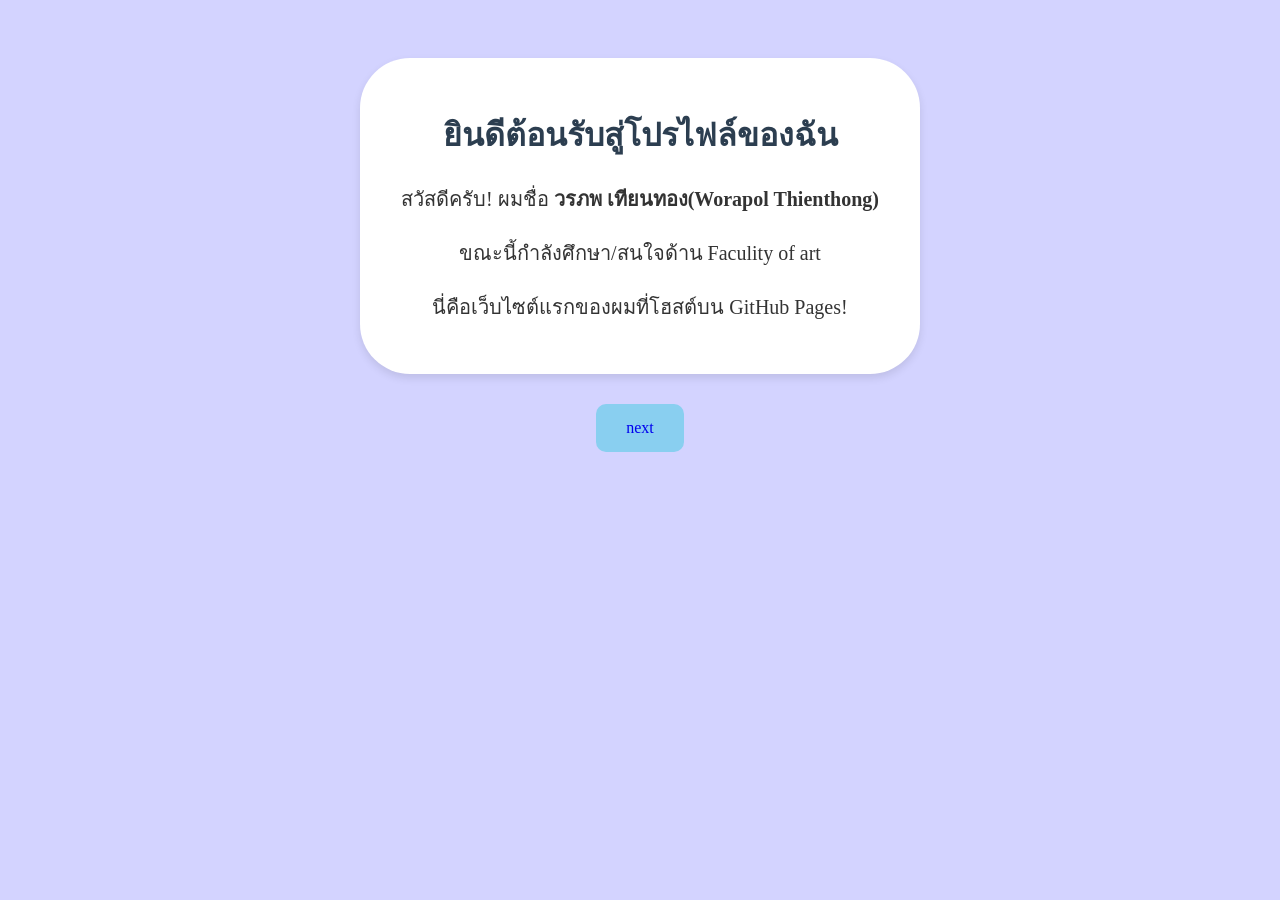
==== index.html @ d4dfcb5d "Update index.html" ====
<!DOCTYPE html>
<html lang="th">
<head>
<meta charset="UTF-8">
<title>หน้าแนะนำตัวของฉัน</title>
<style>
  
.btn { display: inline-block; background: #89cff0; color: babyblue; padding: 15px
30px; text-decoration: none; border-radius: 10px; margin-top: 30px; }
  
body {
background-color: #d3d3ff; color: #333;
text-align: center; padding: 50px;

}
.card {
background: white; border-radius: 50px;
box-shadow: 0 4px 8px rgba(0,0,0,0.1);
max-width: 500px; margin: 0 auto; padding: 30px;

}
h1 { color: #2c3e50; }
p { font-size: 20px; line-height: 1.7; }
</style>
</head>
<body>
<div class="card">
<h1>ยินดีต้อนรับสู่โปรไฟล์ของฉัน </h1>
<p>สวัสดีครับ! ผมชื่อ <strong>วรภพ เทียนทอง(Worapol Thienthong)</strong></p>
<p>ขณะนี้กำลังศึกษา/สนใจด้าน Faculity of art</p>
<p>นี่คือเว็บไซต์แรกของผมที่โฮสต์บน GitHub Pages!</p>
</div>
  <a href="protfolio.html" class="btn"> next</a>
</body>
</html>
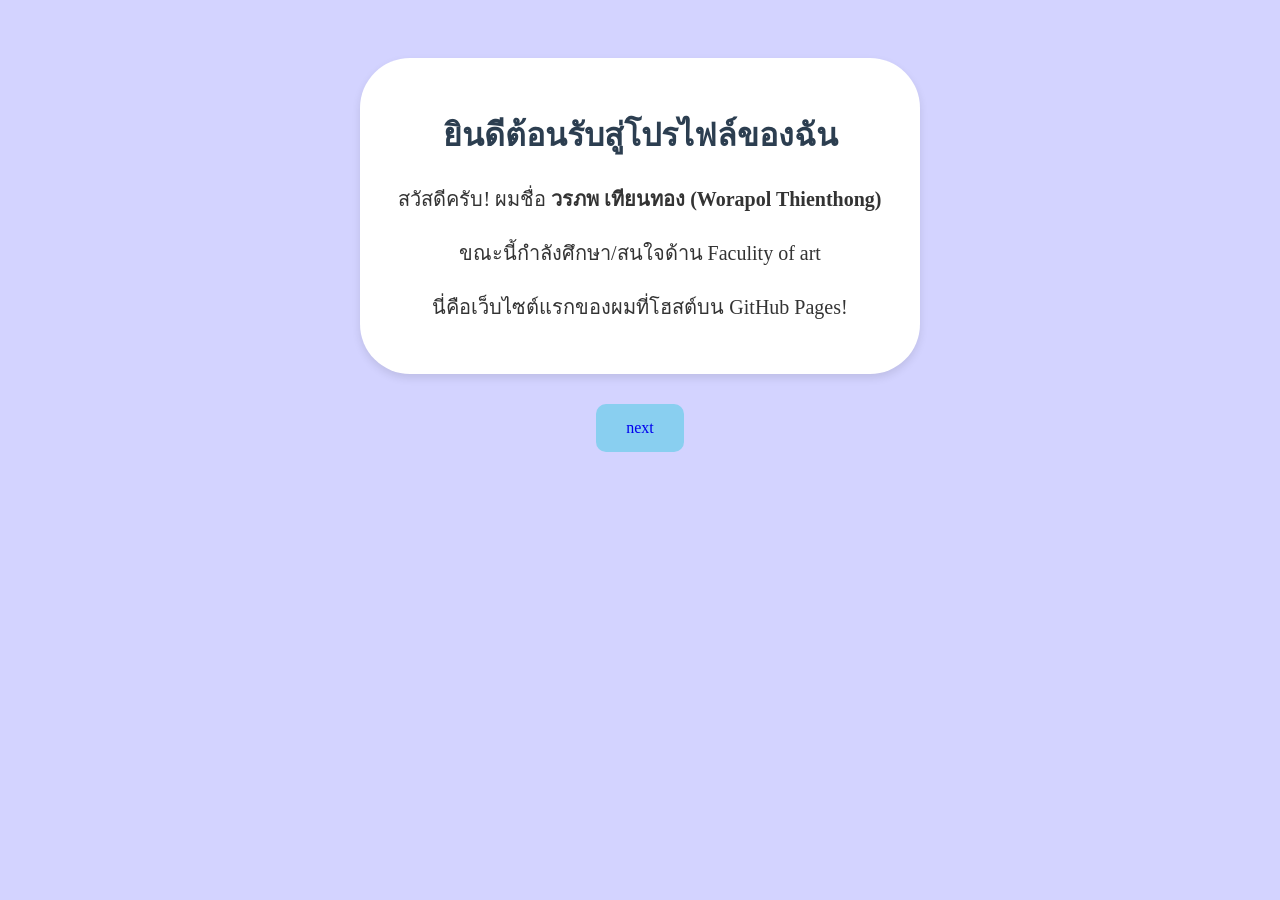
==== commit a3fe7444: "Update index.html" ====
--- a/index.html
+++ b/index.html
@@ -26,7 +26,7 @@
 <body>
 <div class="card">
 <h1>ยินดีต้อนรับสู่โปรไฟล์ของฉัน </h1>
-<p>สวัสดีครับ! ผมชื่อ <strong>วรภพ เทียนทอง(Worapol Thienthong)</strong></p>
+<p>สวัสดีครับ! ผมชื่อ <strong>วรภพ เทียนทอง (Worapol Thienthong)</strong></p>
 <p>ขณะนี้กำลังศึกษา/สนใจด้าน Faculity of art</p>
 <p>นี่คือเว็บไซต์แรกของผมที่โฮสต์บน GitHub Pages!</p>
 </div>
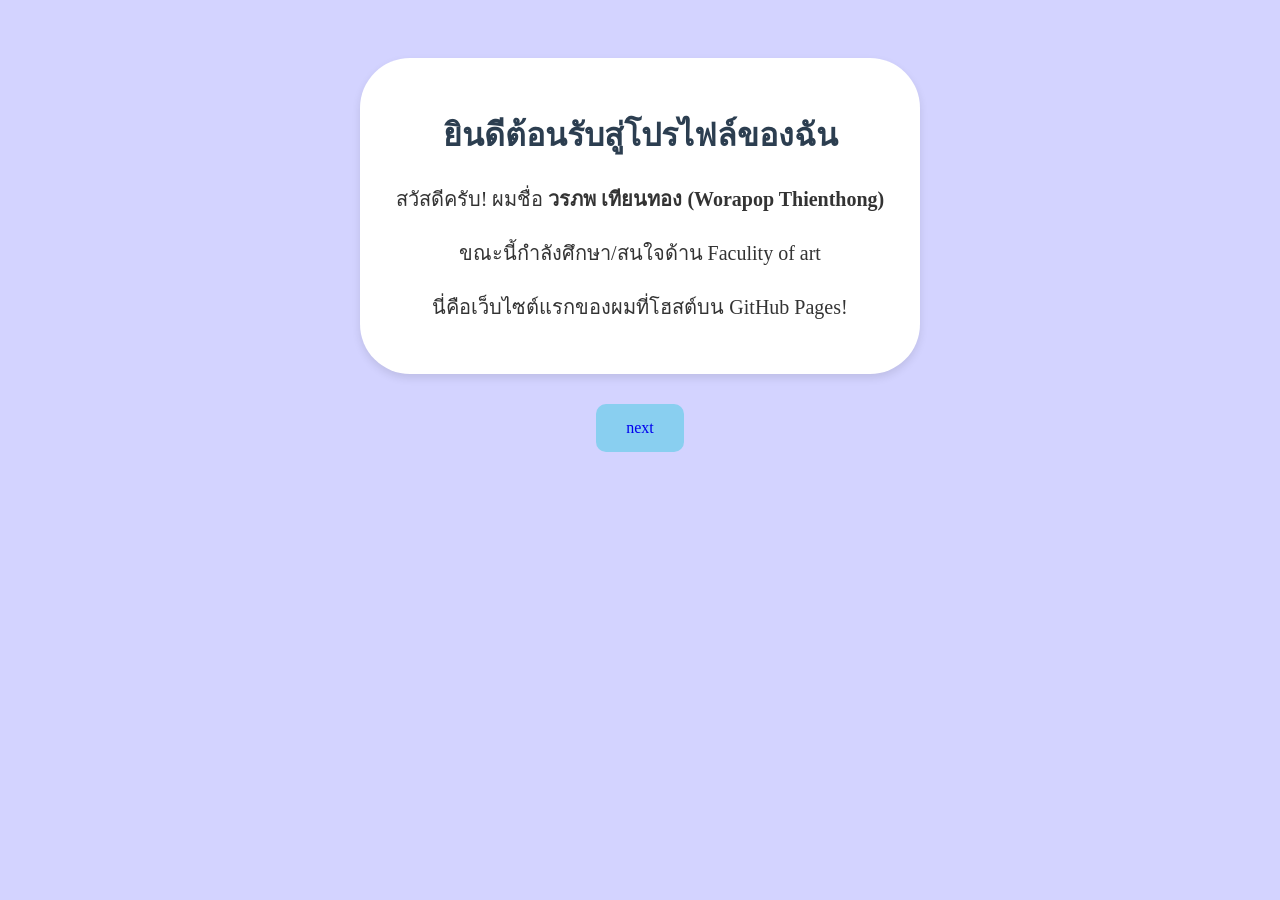
==== commit f6b3d4de: "Update index.html" ====
--- a/index.html
+++ b/index.html
@@ -26,7 +26,7 @@
 <body>
 <div class="card">
 <h1>ยินดีต้อนรับสู่โปรไฟล์ของฉัน </h1>
-<p>สวัสดีครับ! ผมชื่อ <strong>วรภพ เทียนทอง (Worapol Thienthong)</strong></p>
+<p>สวัสดีครับ! ผมชื่อ <strong>วรภพ เทียนทอง (Worapop Thienthong)</strong></p>
 <p>ขณะนี้กำลังศึกษา/สนใจด้าน Faculity of art</p>
 <p>นี่คือเว็บไซต์แรกของผมที่โฮสต์บน GitHub Pages!</p>
 </div>
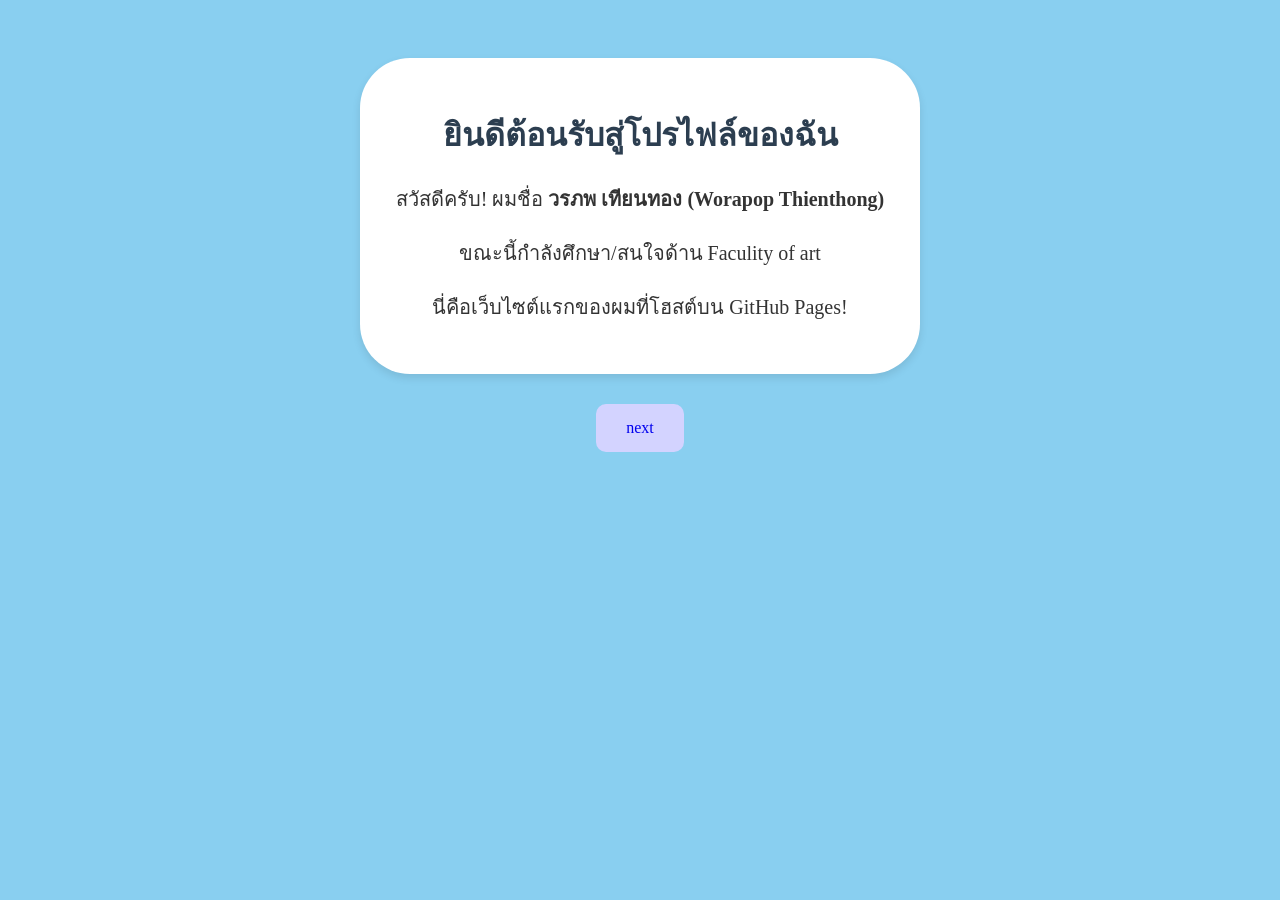
==== commit 4b4030bb: "Update index.html" ====
--- a/index.html
+++ b/index.html
@@ -5,11 +5,11 @@
 <title>หน้าแนะนำตัวของฉัน</title>
 <style>
   
-.btn { display: inline-block; background: #89cff0; color: babyblue; padding: 15px
+.btn { display: inline-block; background: #d3d3ff; color: babyblue; padding: 15px
 30px; text-decoration: none; border-radius: 10px; margin-top: 30px; }
   
 body {
-background-color: #d3d3ff; color: #333;
+background-color: #89cff0; color: #333;
 text-align: center; padding: 50px;
 
 }
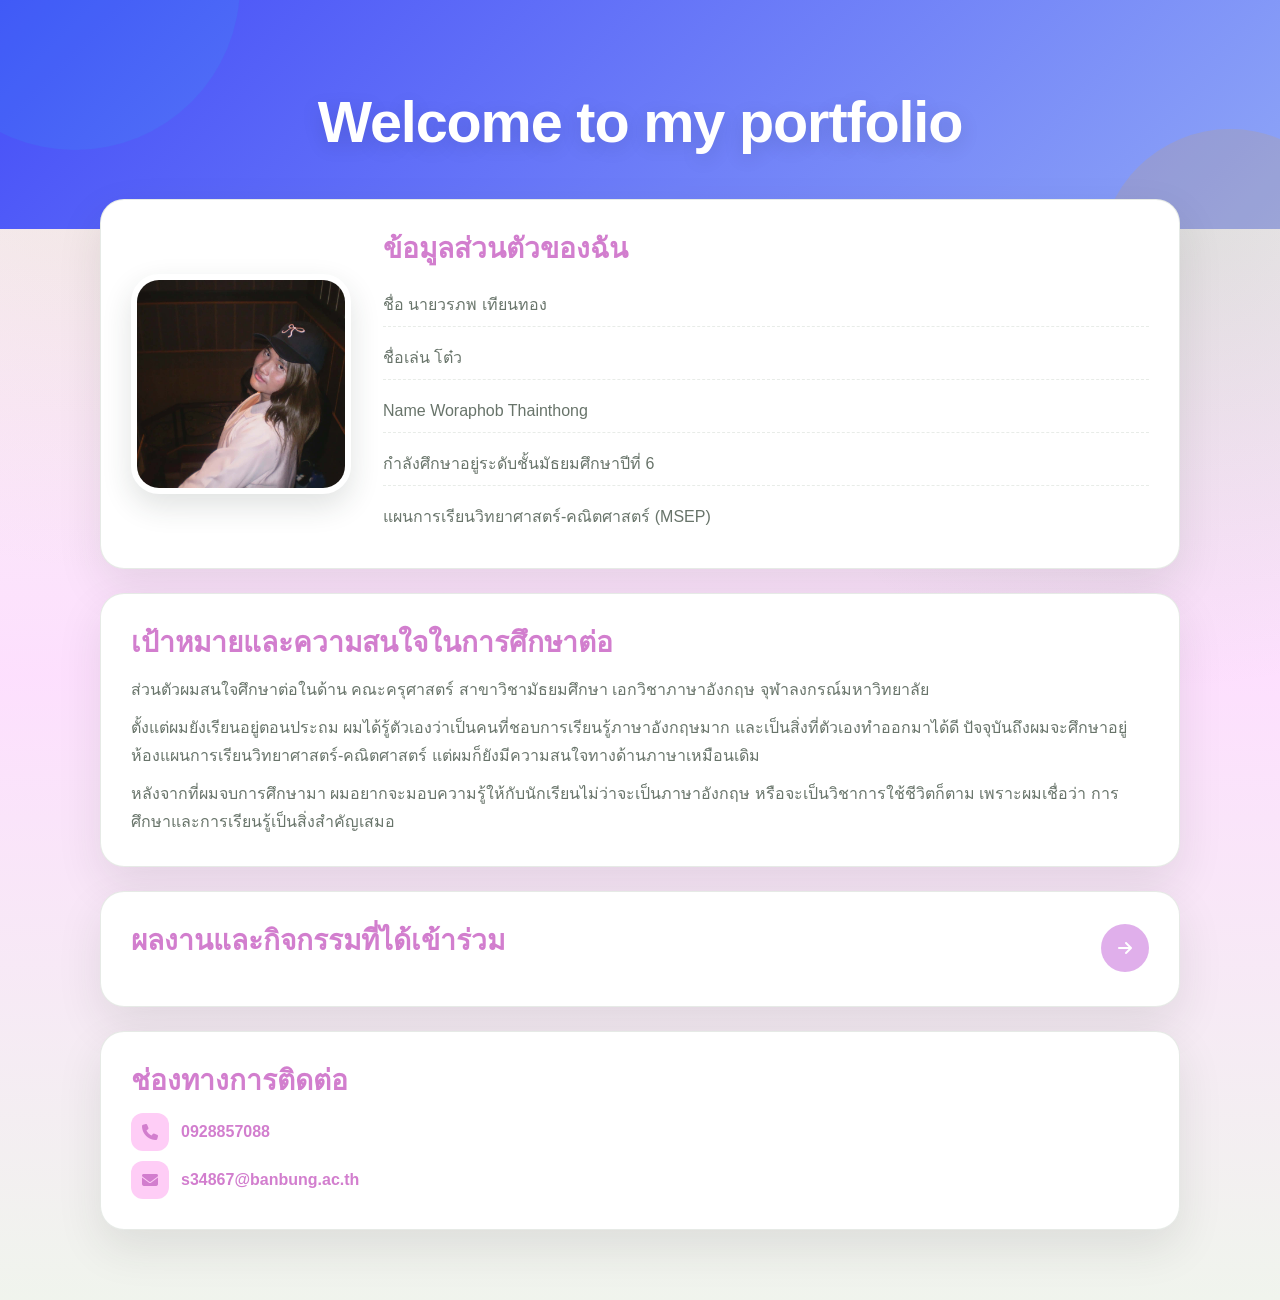
==== commit 9ac41a43: "Add files via upload" ====
--- a/index.html
+++ b/index.html
@@ -1,35 +1,84 @@
-<!DOCTYPE html>
-<html lang="th">
-<head>
-<meta charset="UTF-8">
-<title>หน้าแนะนำตัวของฉัน</title>
-<style>
-  
-.btn { display: inline-block; background: #d3d3ff; color: babyblue; padding: 15px
-30px; text-decoration: none; border-radius: 10px; margin-top: 30px; }
-  
-body {
-background-color: #89cff0; color: #333;
-text-align: center; padding: 50px;
-
-}
-.card {
-background: white; border-radius: 50px;
-box-shadow: 0 4px 8px rgba(0,0,0,0.1);
-max-width: 500px; margin: 0 auto; padding: 30px;
-
-}
-h1 { color: #2c3e50; }
-p { font-size: 20px; line-height: 1.7; }
-</style>
-</head>
-<body>
-<div class="card">
-<h1>ยินดีต้อนรับสู่โปรไฟล์ของฉัน </h1>
-<p>สวัสดีครับ! ผมชื่อ <strong>วรภพ เทียนทอง (Worapop Thienthong)</strong></p>
-<p>ขณะนี้กำลังศึกษา/สนใจด้าน Faculity of art</p>
-<p>นี่คือเว็บไซต์แรกของผมที่โฮสต์บน GitHub Pages!</p>
-</div>
-  <a href="protfolio.html" class="btn"> next</a>
-</body>
-</html>
+<!DOCTYPE html>
+<html lang="th">
+<head>
+  <meta charset="UTF-8" />
+  <meta name="viewport" content="width=device-width, initial-scale=1.0" />
+  <title>Portfolio | วรภพ เทียนทอง</title>
+  <meta name="description" content="พอร์ตโฟลิโอของวรภพ (โต๋ว) เทียนทอง" />
+  <link rel="stylesheet" href="style.css" />
+  <link
+    rel="stylesheet"
+    href="https://cdnjs.cloudflare.com/ajax/libs/font-awesome/6.5.1/css/all.min.css"
+  />
+</head>
+<body>
+
+  <!-- ===== ส่วนหัว (Hero) ===== -->
+  <section class="hero">
+    <h1>Welcome to my portfolio</h1>
+  </section>
+
+  <main class="content">
+
+    <!-- ===== กล่อง 1: ข้อมูลส่วนตัว ===== -->
+    <section class="card profile-card">
+      <!-- แก้ไข src ด้านล่างให้เป็นรูปของคุณ (วางไฟล์รูปไว้ในโฟลเดอร์ images/) -->
+      <img
+        src="my pic.jpg"
+        alt="รูปโปรไฟล์ของวรภพ เทียนทอง"
+        class="profile-img"
+      />
+      <div class="profile-info">
+        <h2>ข้อมูลส่วนตัวของฉัน</h2>
+        <p>ชื่อ นายวรภพ เทียนทอง</p>
+        <p>ชื่อเล่น โต๋ว</p>
+        <p>Name Woraphob Thainthong</p>
+        <p>กำลังศึกษาอยู่ระดับชั้นมัธยมศึกษาปีที่ 6</p>
+        <p>แผนการเรียนวิทยาศาสตร์-คณิตศาสตร์ (MSEP)</p>
+      </div>
+    </section>
+
+    <!-- ===== กล่อง 2: เป้าหมายและความสนใจ ===== -->
+    <section class="card">
+      <h2>เป้าหมายและความสนใจในการศึกษาต่อ</h2>
+      <p>
+        ส่วนตัวผมสนใจศึกษาต่อในด้าน คณะครุศาสตร์ สาขาวิชามัธยมศึกษา 
+        เอกวิชาภาษาอังกฤษ จุฬาลงกรณ์มหาวิทยาลัย
+      </p>
+      <p>
+        ตั้งแต่ผมยังเรียนอยู่ตอนประถม ผมได้รู้ตัวเองว่าเป็นคนที่ชอบการเรียนรู้ภาษาอังกฤษมาก 
+        และเป็นสิ่งที่ตัวเองทำออกมาได้ดี ปัจจุบันถึงผมจะศึกษาอยู่ห้องแผนการเรียนวิทยาศาสตร์-คณิตศาสตร์
+        แต่ผมก็ยังมีความสนใจทางด้านภาษาเหมือนเดิม
+      </p>
+      <p>
+        หลังจากที่ผมจบการศึกษามา ผมอยากจะมอบความรู้ให้กับนักเรียนไม่ว่าจะเป็นภาษาอังกฤษ
+        หรือจะเป็นวิชาการใช้ชีวิตก็ตาม เพราะผมเชื่อว่า การศึกษาและการเรียนรู้เป็นสิ่งสำคัญเสมอ
+      </p>
+    </section>
+
+    <!-- ===== กล่อง 3: ผลงานและกิจกรรม (ลิงก์ไปหน้า 2) ===== -->
+    <a href="works.html" class="card link-card">
+      <div class="link-row">
+        <h2>ผลงานและกิจกรรมที่ได้เข้าร่วม</h2>
+        <i class="fa-solid fa-arrow-right"></i>
+        </div>
+      <p class="hint"></p>
+    </a>
+
+    <!-- ===== กล่อง 4: ช่องทางการติดต่อ ===== -->
+    <section class="card">
+      <h2>ช่องทางการติดต่อ</h2>
+      <p class="contact-item">
+        <i class="fa-solid fa-phone"></i>
+        <a href="tel:0928857088">0928857088</a>
+      </p>
+      <p class="contact-item">
+        <i class="fa-solid fa-envelope"></i>
+        <a href="mailto:s34867@banbung.ac.th">s34867@banbung.ac.th</a>
+      </p>
+    </section>
+
+  </main>
+
+</body>
+</html>
--- a/style.css
+++ b/style.css
@@ -0,0 +1,431 @@
+/* =========================================================
+   Portfolio CSS — ใช้ร่วมกันทั้ง index.html และ works.html
+   คงชื่อ class เดิมทั้งหมด ไม่ต้องแก้ HTML
+   ========================================================= */
+
+:root {
+  --primary: #dda5e9e2;
+  --primary-dark: #d27ece;
+  --primary-soft: #fecdf6;
+  --accent: #e40f0f;
+  --cream: #fcd0fdac;
+  --surface: rgb(255, 255, 255);
+  --text: #322936;
+  --text-soft: #68746a;
+  --border: rgba(79, 107, 82, 0.14);
+  --shadow: 0 18px 45px rgba(38, 53, 42, 0.10);
+  --shadow-hover: 0 24px 60px rgba(38, 53, 42, 0.16);
+  --radius: 24px;
+  --max-width: 1080px;
+}
+
+* {
+  box-sizing: border-box;
+  margin: 0;
+  padding: 0;
+}
+
+html {
+  scroll-behavior: smooth;
+}
+
+body {
+  min-height: 100vh;
+  font-family:
+    "Noto Sans Thai",
+    "Noto Sans",
+    "Segoe UI",
+    Tahoma,
+    Arial,
+    sans-serif;
+  color: var(--text);
+  background:
+    radial-gradient(circle at 8% 8%, rgba(200, 159, 101, 0.12), transparent 28%),
+    radial-gradient(circle at 92% 16%, rgba(111, 143, 114, 0.18), transparent 30%),
+    linear-gradient(180deg, #f5f7f1 0%, var(--cream) 52%, #f0f4ed 100%);
+  line-height: 1.75;
+}
+
+/* =========================
+   Home page: Hero
+   ========================= */
+
+.hero,
+.works-hero {
+  position: relative;
+  overflow: hidden;
+  isolation: isolate;
+  text-align: center;
+  padding: 88px 20px 72px;
+  background:
+    linear-gradient(135deg, rgb(68, 77, 248), rgba(139, 163, 248, 0.96));
+  color: #fff;
+}
+
+.hero::before,
+.works-hero::before {
+  content: "";
+  position: absolute;
+  width: 330px;
+  height: 330px;
+  border-radius: 50%;
+  top: -180px;
+  left: -90px;
+  background: rgba(19, 242, 223, 0.08);
+  z-index: -1;
+}
+
+.hero::after,
+.works-hero::after {
+  content: "";
+  position: absolute;
+  width: 260px;
+  height: 260px;
+  border-radius: 50%;
+  right: -80px;
+  bottom: -160px;
+  background: rgba(200, 159, 101, 0.22);
+  z-index: -1;
+}
+
+.hero h1,
+.works-hero h1 {
+  max-width: 900px;
+  margin: 0 auto;
+  font-size: clamp(2rem, 5vw, 3.6rem);
+  line-height: 1.2;
+  font-weight: 800;
+  letter-spacing: -0.02em;
+  text-shadow: 0 5px 20px rgba(0, 0, 0, 0.12);
+}
+
+/* =========================
+   Shared content
+   ========================= */
+
+.content {
+  width: min(calc(100% - 32px), var(--max-width));
+  margin: -30px auto 70px;
+  position: relative;
+  z-index: 2;
+}
+
+.card {
+  position: relative;
+  margin-bottom: 24px;
+  padding: 30px;
+  border: 1px solid var(--border);
+  border-radius: var(--radius);
+  background: var(--surface);
+  backdrop-filter: blur(12px);
+  -webkit-backdrop-filter: blur(12px);
+  box-shadow: var(--shadow);
+}
+
+.card h2 {
+  margin-bottom: 14px;
+  color: var(--primary-dark);
+  font-size: clamp(1.3rem, 2.5vw, 1.75rem);
+  line-height: 1.35;
+}
+
+.card p {
+  color: var(--text-soft);
+  font-size: 1rem;
+}
+
+.card p + p {
+  margin-top: 10px;
+}
+
+/* =========================
+   Profile
+   ========================= */
+
+.profile-card {
+  display: grid;
+  grid-template-columns: 220px 1fr;
+  gap: 32px;
+  align-items: center;
+}
+
+.profile-img {
+  width: 220px;
+  height: 220px;
+  display: block;
+  object-fit: cover;
+  border-radius: 28px;
+  border: 6px solid #fff;
+  box-shadow: 0 12px 30px rgba(38, 53, 42, 0.14);
+  background: var(--primary-soft);
+}
+
+.profile-info h2 {
+  margin-bottom: 16px;
+}
+
+.profile-info p {
+  padding: 7px 0;
+  border-bottom: 1px dashed rgba(79, 107, 82, 0.13);
+}
+
+.profile-info p:last-child {
+  border-bottom: 0;
+}
+
+/* =========================
+   Link card
+   ========================= */
+
+.link-card {
+  display: block;
+  color: inherit;
+  text-decoration: none;
+  transition:
+    transform 220ms ease,
+    box-shadow 220ms ease,
+    border-color 220ms ease;
+}
+
+.link-card:hover {
+  transform: translateY(-5px);
+  border-color: rgba(111, 143, 114, 0.28);
+  box-shadow: var(--shadow-hover);
+}
+
+.link-card:focus-visible {
+  outline: 3px solid rgba(200, 159, 101, 0.5);
+  outline-offset: 4px;
+}
+
+.link-row {
+  display: flex;
+  align-items: center;
+  justify-content: space-between;
+  gap: 20px;
+}
+
+.link-row i {
+  flex: 0 0 auto;
+  width: 48px;
+  height: 48px;
+  display: grid;
+  place-items: center;
+  border-radius: 50%;
+  color: #fff;
+  background: var(--primary);
+  transition: transform 220ms ease;
+}
+
+.link-card:hover .link-row i {
+  transform: translateX(4px);
+}
+
+.hint {
+  margin-top: 2px;
+  opacity: 0.86;
+}
+
+/* =========================
+   Contact
+   ========================= */
+
+.contact-item {
+  display: flex;
+  align-items: center;
+  gap: 12px;
+  margin-top: 12px;
+}
+
+.contact-item i {
+  width: 38px;
+  height: 38px;
+  display: grid;
+  place-items: center;
+  border-radius: 12px;
+  color: var(--primary-dark);
+  background: var(--primary-soft);
+}
+
+.contact-item a {
+  color: var(--primary-dark);
+  font-weight: 700;
+  text-decoration: none;
+  overflow-wrap: anywhere;
+}
+
+.contact-item a:hover {
+  text-decoration: underline;
+}
+
+/* =========================
+   Works page
+   ========================= */
+
+.works-hero {
+  padding-bottom: 46px;
+}
+
+.back-link {
+  width: fit-content;
+  display: inline-flex;
+  align-items: center;
+  gap: 9px;
+  margin-top: 24px;
+  padding: 11px 18px;
+  border: 1px solid rgba(255, 255, 255, 0.22);
+  border-radius: 999px;
+  color: #fff;
+  background: rgba(255, 255, 255, 0.10);
+  text-decoration: none;
+  transition:
+    background 180ms ease,
+    transform 180ms ease;
+}
+
+.back-link:hover {
+  background: rgba(255, 255, 255, 0.18);
+  transform: translateY(-2px);
+}
+
+.back-link:focus-visible {
+  outline: 3px solid rgba(255, 255, 255, 0.55);
+  outline-offset: 4px;
+}
+
+.works-grid {
+  width: min(calc(100% - 32px), var(--max-width));
+  margin: 42px auto 70px;
+  display: grid;
+  grid-template-columns: repeat(3, minmax(0, 1fr));
+  gap: 24px;
+}
+
+.work-card {
+  overflow: hidden;
+  border: 1px solid var(--border);
+  border-radius: var(--radius);
+  background: rgba(255, 255, 255, 0.9);
+  box-shadow: var(--shadow);
+  transition:
+    transform 220ms ease,
+    box-shadow 220ms ease;
+}
+
+.work-card:hover {
+  transform: translateY(-6px);
+  box-shadow: var(--shadow-hover);
+}
+
+.work-card img {
+  width: 100%;
+  height: 240px;
+  display: block;
+  object-fit: cover;
+  background: var(--primary-soft);
+}
+
+.work-card h3 {
+  padding: 22px 22px 6px;
+  color: var(--primary-dark);
+  font-size: 1.18rem;
+  line-height: 1.45;
+}
+
+.work-card p {
+  padding: 0 22px 24px;
+  color: var(--text-soft);
+}
+
+/* =========================
+   Responsive
+   ========================= */
+
+@media (max-width: 860px) {
+  .profile-card {
+    grid-template-columns: 170px 1fr;
+    gap: 24px;
+  }
+
+  .profile-img {
+    width: 170px;
+    height: 170px;
+  }
+
+  .works-grid {
+    grid-template-columns: repeat(2, minmax(0, 1fr));
+  }
+}
+
+@media (max-width: 640px) {
+  .hero,
+  .works-hero {
+    padding: 64px 16px 48px;
+  }
+
+  .content {
+    width: min(calc(100% - 20px), var(--max-width));
+    margin-top: -20px;
+    margin-bottom: 40px;
+  }
+
+  .card {
+    padding: 22px;
+    border-radius: 20px;
+  }
+
+  .profile-card {
+    grid-template-columns: 1fr;
+    text-align: center;
+  }
+
+  .profile-img {
+    width: 150px;
+    height: 150px;
+    margin: 0 auto;
+    border-radius: 24px;
+  }
+
+  .profile-info p {
+    text-align: left;
+  }
+
+  .link-row {
+    align-items: flex-start;
+  }
+
+  .link-row i {
+    width: 42px;
+    height: 42px;
+  }
+
+  .contact-item {
+    align-items: flex-start;
+  }
+
+  .works-grid {
+    width: min(calc(100% - 20px), var(--max-width));
+    grid-template-columns: 1fr;
+    gap: 18px;
+    margin-top: 24px;
+    margin-bottom: 40px;
+  }
+
+  .work-card img {
+    height: 220px;
+  }
+}
+
+@media (prefers-reduced-motion: reduce) {
+  html {
+    scroll-behavior: auto;
+  }
+
+  *,
+  *::before,
+  *::after {
+    transition-duration: 0.01ms !important;
+    animation-duration: 0.01ms !important;
+    animation-iteration-count: 1 !important;
+  }
+}
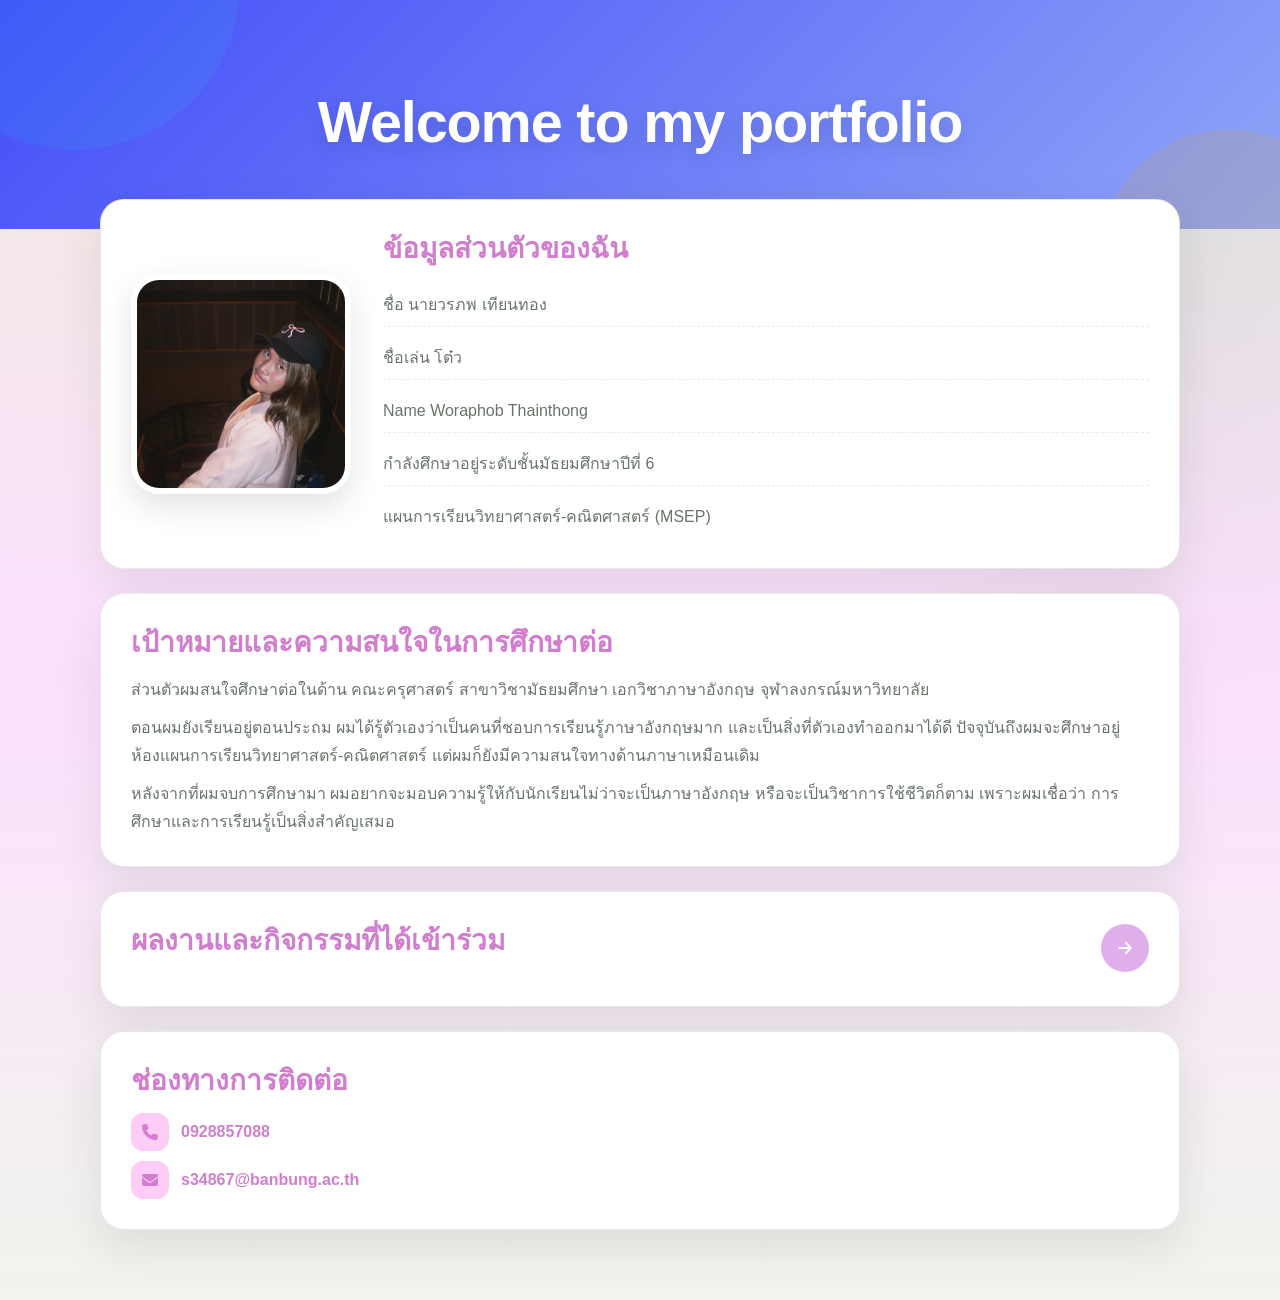
==== commit 67eaec6a: "Update index.html" ====
--- a/index.html
+++ b/index.html
@@ -46,7 +46,7 @@
         เอกวิชาภาษาอังกฤษ จุฬาลงกรณ์มหาวิทยาลัย
       </p>
       <p>
-        ตั้งแต่ผมยังเรียนอยู่ตอนประถม ผมได้รู้ตัวเองว่าเป็นคนที่ชอบการเรียนรู้ภาษาอังกฤษมาก 
+        ตอนผมยังเรียนอยู่ตอนประถม ผมได้รู้ตัวเองว่าเป็นคนที่ชอบการเรียนรู้ภาษาอังกฤษมาก 
         และเป็นสิ่งที่ตัวเองทำออกมาได้ดี ปัจจุบันถึงผมจะศึกษาอยู่ห้องแผนการเรียนวิทยาศาสตร์-คณิตศาสตร์
         แต่ผมก็ยังมีความสนใจทางด้านภาษาเหมือนเดิม
       </p>
@@ -81,4 +81,4 @@
   </main>
 
 </body>
-</html>+</html>
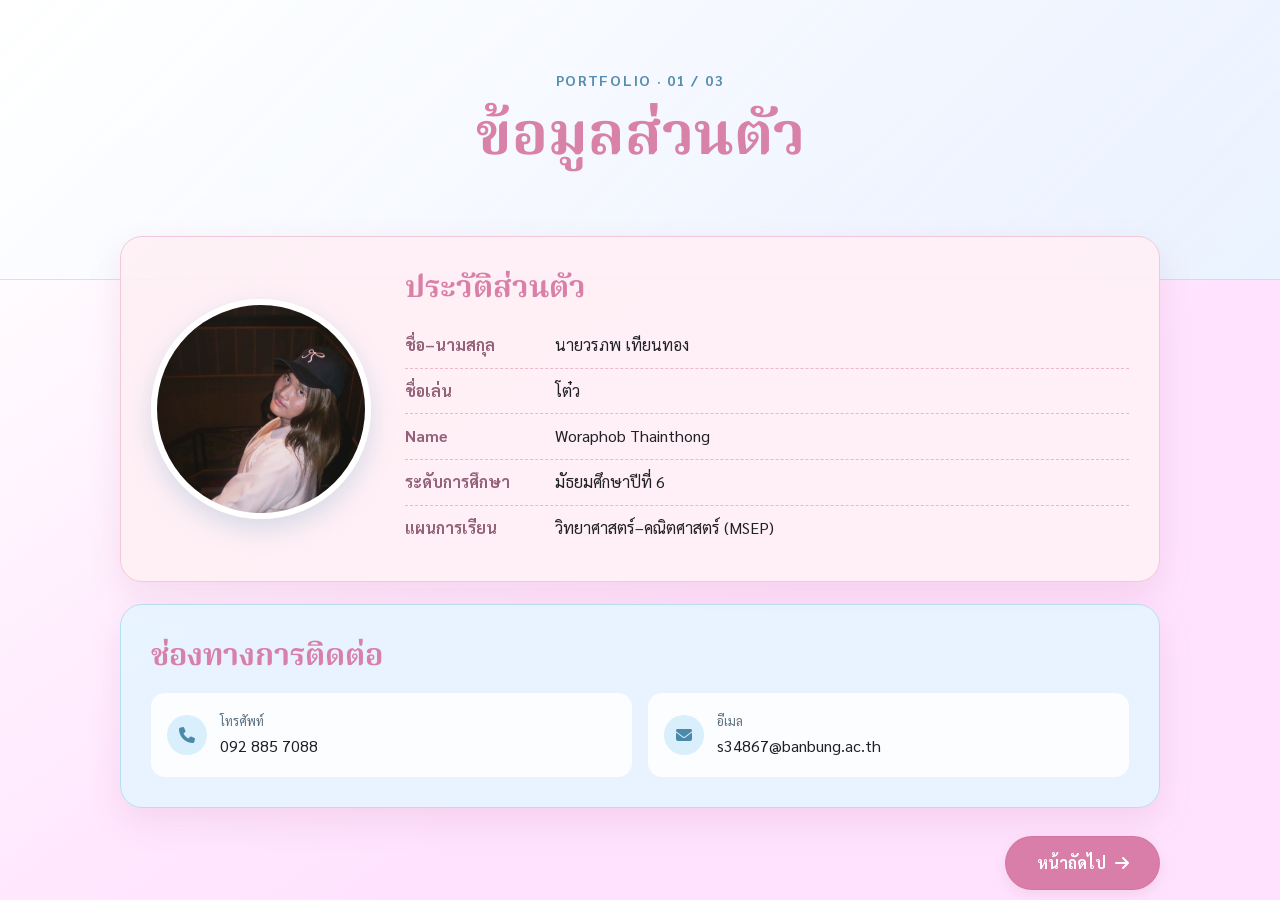
==== commit 367fd824: "Add files via upload" ====
--- a/index.html
+++ b/index.html
@@ -1,84 +1,44 @@
-<!DOCTYPE html>
-<html lang="th">
-<head>
-  <meta charset="UTF-8" />
-  <meta name="viewport" content="width=device-width, initial-scale=1.0" />
-  <title>Portfolio | วรภพ เทียนทอง</title>
-  <meta name="description" content="พอร์ตโฟลิโอของวรภพ (โต๋ว) เทียนทอง" />
-  <link rel="stylesheet" href="style.css" />
-  <link
-    rel="stylesheet"
-    href="https://cdnjs.cloudflare.com/ajax/libs/font-awesome/6.5.1/css/all.min.css"
-  />
-</head>
-<body>
-
-  <!-- ===== ส่วนหัว (Hero) ===== -->
-  <section class="hero">
-    <h1>Welcome to my portfolio</h1>
-  </section>
-
-  <main class="content">
-
-    <!-- ===== กล่อง 1: ข้อมูลส่วนตัว ===== -->
-    <section class="card profile-card">
-      <!-- แก้ไข src ด้านล่างให้เป็นรูปของคุณ (วางไฟล์รูปไว้ในโฟลเดอร์ images/) -->
-      <img
-        src="my pic.jpg"
-        alt="รูปโปรไฟล์ของวรภพ เทียนทอง"
-        class="profile-img"
-      />
-      <div class="profile-info">
-        <h2>ข้อมูลส่วนตัวของฉัน</h2>
-        <p>ชื่อ นายวรภพ เทียนทอง</p>
-        <p>ชื่อเล่น โต๋ว</p>
-        <p>Name Woraphob Thainthong</p>
-        <p>กำลังศึกษาอยู่ระดับชั้นมัธยมศึกษาปีที่ 6</p>
-        <p>แผนการเรียนวิทยาศาสตร์-คณิตศาสตร์ (MSEP)</p>
-      </div>
-    </section>
-
-    <!-- ===== กล่อง 2: เป้าหมายและความสนใจ ===== -->
-    <section class="card">
-      <h2>เป้าหมายและความสนใจในการศึกษาต่อ</h2>
-      <p>
-        ส่วนตัวผมสนใจศึกษาต่อในด้าน คณะครุศาสตร์ สาขาวิชามัธยมศึกษา 
-        เอกวิชาภาษาอังกฤษ จุฬาลงกรณ์มหาวิทยาลัย
-      </p>
-      <p>
-        ตอนผมยังเรียนอยู่ตอนประถม ผมได้รู้ตัวเองว่าเป็นคนที่ชอบการเรียนรู้ภาษาอังกฤษมาก 
-        และเป็นสิ่งที่ตัวเองทำออกมาได้ดี ปัจจุบันถึงผมจะศึกษาอยู่ห้องแผนการเรียนวิทยาศาสตร์-คณิตศาสตร์
-        แต่ผมก็ยังมีความสนใจทางด้านภาษาเหมือนเดิม
-      </p>
-      <p>
-        หลังจากที่ผมจบการศึกษามา ผมอยากจะมอบความรู้ให้กับนักเรียนไม่ว่าจะเป็นภาษาอังกฤษ
-        หรือจะเป็นวิชาการใช้ชีวิตก็ตาม เพราะผมเชื่อว่า การศึกษาและการเรียนรู้เป็นสิ่งสำคัญเสมอ
-      </p>
-    </section>
-
-    <!-- ===== กล่อง 3: ผลงานและกิจกรรม (ลิงก์ไปหน้า 2) ===== -->
-    <a href="works.html" class="card link-card">
-      <div class="link-row">
-        <h2>ผลงานและกิจกรรมที่ได้เข้าร่วม</h2>
-        <i class="fa-solid fa-arrow-right"></i>
-        </div>
-      <p class="hint"></p>
-    </a>
-
-    <!-- ===== กล่อง 4: ช่องทางการติดต่อ ===== -->
-    <section class="card">
-      <h2>ช่องทางการติดต่อ</h2>
-      <p class="contact-item">
-        <i class="fa-solid fa-phone"></i>
-        <a href="tel:0928857088">0928857088</a>
-      </p>
-      <p class="contact-item">
-        <i class="fa-solid fa-envelope"></i>
-        <a href="mailto:s34867@banbung.ac.th">s34867@banbung.ac.th</a>
-      </p>
-    </section>
-
-  </main>
-
-</body>
-</html>
+<!DOCTYPE html>
+<html lang="th">
+<head>
+  <meta charset="UTF-8" />
+  <meta name="viewport" content="width=device-width, initial-scale=1.0" />
+  <title>ข้อมูลส่วนตัว</title>
+  <meta name="description" content="พอร์ตโฟลิโอของวรภพ เทียนทอง" />
+  <link rel="stylesheet" href="style.css" />
+  <link rel="stylesheet" href="https://cdnjs.cloudflare.com/ajax/libs/font-awesome/6.5.1/css/all.min.css" />
+</head>
+<body>
+  <header class="page-hero">
+    <p class="page-number">PORTFOLIO · 01 / 03</p>
+    <h1>ข้อมูลส่วนตัว</h1>
+    <p class="hero-subtitle"></p>
+  </header>
+  <main class="page-content">
+    <section class="card profile-card">
+      <img src="my pic.jpg" alt="รูปโปรไฟล์ของวรภพ เทียนทอง" class="profile-img" />
+      <div class="profile-info">
+        <h2>ประวัติส่วนตัว</h2>
+        <dl class="info-list">
+          <div><dt>ชื่อ–นามสกุล</dt><dd>นายวรภพ เทียนทอง</dd></div>
+          <div><dt>ชื่อเล่น</dt><dd>โต๋ว</dd></div>
+          <div><dt>Name</dt><dd>Woraphob Thainthong</dd></div>
+          <div><dt>ระดับการศึกษา</dt><dd>มัธยมศึกษาปีที่ 6</dd></div>
+          <div><dt>แผนการเรียน</dt><dd>วิทยาศาสตร์–คณิตศาสตร์ (MSEP)</dd></div>
+        </dl>
+      </div>
+    </section>
+    <section class="card contact-card">
+      <h2>ช่องทางการติดต่อ</h2>
+      <div class="contact-list">
+        <a class="contact-item" href="tel:0928857088"><i class="fa-solid fa-phone"></i><span><small>โทรศัพท์</small>092 885 7088</span></a>
+        <a class="contact-item" href="mailto:s34867@banbung.ac.th"><i class="fa-solid fa-envelope"></i><span><small>อีเมล</small>s34867@banbung.ac.th</span></a>
+      </div>
+    </section>
+    <nav class="page-navigation" aria-label="การนำทางระหว่างหน้า">
+      <span class="nav-spacer" aria-hidden="true"></span>
+      <a class="nav-button next" href="intent.html">หน้าถัดไป <i class="fa-solid fa-arrow-right"></i></a>
+    </nav>
+  </main>
+</body>
+</html>
--- a/style.css
+++ b/style.css
@@ -1,431 +1,97 @@
-/* =========================================================
-   Portfolio CSS — ใช้ร่วมกันทั้ง index.html และ works.html
-   คงชื่อ class เดิมทั้งหมด ไม่ต้องแก้ HTML
-   ========================================================= */
+@import url("https://fonts.googleapis.com/css2?family=Noto+Serif+Thai:wght@400;500;600;700&family=Sarabun:wght@400;500;600;700&display=swap");
 
 :root {
-  --primary: #dda5e9e2;
-  --primary-dark: #d27ece;
-  --primary-soft: #fecdf6;
-  --accent: #e40f0f;
-  --cream: #fcd0fdac;
-  --surface: rgb(255, 255, 255);
-  --text: #322936;
-  --text-soft: #68746a;
-  --border: rgba(79, 107, 82, 0.14);
-  --shadow: 0 18px 45px rgba(38, 53, 42, 0.10);
-  --shadow-hover: 0 24px 60px rgba(38, 53, 42, 0.16);
-  --radius: 24px;
-  --max-width: 1080px;
+  --pink-dark: #d5739fe5;
+  --pink-light: #fff0f6;
+  --blue-light: #e7f5ff;
+  --blue: #8fc8e8;
+  --white: #ffffff;
+  --black: #202126;
+  --soft-black: #45454b;
+  --border: #f2c9da;
+  --shadow: 0 14px 34px rgba(169, 76, 120, 0.12);
+  --radius: 22px;
+  --max-width: 1040px;
 }
 
-* {
-  box-sizing: border-box;
-  margin: 0;
-  padding: 0;
+* { box-sizing: border-box; margin: 0; padding: 0; }
+html { scroll-behavior: smooth; }
+body {
+  min-height: 100vh;
+  color: var(--black);
+  font-family: "Sarabun", Tahoma, sans-serif;
+  line-height: 1.8;
+  background: linear-gradient(145deg, #ffffff 10%, #ffe8fe 50%, #ffe3fe 65%);
 }
 
-html {
-  scroll-behavior: smooth;
+.page-hero {
+  padding: 68px 20px 94px;
+  text-align: center;
+  background: linear-gradient(135deg, rgba(255,255,255,.7), rgba(231,245,255,.88));
+  border-bottom: 1px solid rgba(143, 200, 232, .45);
+}
+.page-number { color: #568eae; font-size: .9rem; font-weight: 700; letter-spacing: .12em; }
+h1, h2 { font-family: "Noto Serif Thai", "TH Sarabun New", serif; }
+.page-hero h1 { margin-top: 7px; color: var(--pink-dark); font-size: clamp(2.1rem, 5vw, 3.7rem); line-height: 1.28; }
+.hero-subtitle { margin-top: 8px; color: var(--soft-black); font-size: 1.08rem; }
+
+.page-content { width: min(calc(100% - 32px), var(--max-width)); margin: -44px auto 58px; position: relative; }
+.card, .work-card {
+  background: rgba(255, 240, 246, .92);
+  border: 1px solid var(--border);
+  border-radius: var(--radius);
+  box-shadow: var(--shadow);
+}
+.card { padding: 30px; margin-bottom: 22px; }
+.card h2, .work-card h2 { color: var(--pink-dark); font-size: clamp(1.45rem, 3vw, 1.9rem); line-height: 1.45; }
+.card p, .work-card p { color: var(--black); font-size: 1.05rem; }
+
+.profile-card { display: grid; grid-template-columns: 220px 1fr; gap: 34px; align-items: center; }
+.profile-img { width: 220px; height: 220px; object-fit: cover; border: 6px solid var(--white); border-radius: 50%; box-shadow: 0 10px 25px rgba(97, 154, 187, .25); }
+.info-list { margin-top: 12px; }
+.info-list div { display: grid; grid-template-columns: 140px 1fr; gap: 10px; padding: 8px 0; border-bottom: 1px dashed #eab7ce; }
+.info-list div:last-child { border-bottom: 0; }
+.info-list dt { color: #936279; font-weight: 700; }
+.info-list dd { color: var(--black); }
+
+.contact-card { background: rgba(231, 245, 255, .92); border-color: #b9ddf0; }
+.contact-list { display: grid; grid-template-columns: repeat(2, minmax(0, 1fr)); gap: 16px; margin-top: 14px; }
+.contact-item { display: flex; align-items: center; gap: 13px; padding: 16px; color: var(--black); text-decoration: none; background: rgba(255,255,255,.84); border-radius: 14px; transition: transform .18s ease, box-shadow .18s ease; }
+.contact-item:hover { transform: translateY(-3px); box-shadow: 0 8px 18px rgba(97, 154, 187, .16); }
+.contact-item i { display: grid; place-items: center; width: 40px; height: 40px; border-radius: 50%; color: #4b89aa; background: #d9effb; }
+.contact-item small { display: block; color: #5e7180; font-size: .8rem; }
+
+.statement-card { padding: 32px 34px; }
+.statement-card:nth-of-type(2) { background: rgba(231, 245, 255, .92); border-color: #b9ddf0; }
+.statement-card p { margin-top: 10px; }
+.highlight-text { color: #633c51 !important; font-size: 1.18rem !important; font-weight: 700; }
+
+.certificate-section { display: grid; grid-template-columns: repeat(3, minmax(0, 1fr)); gap: 22px; }
+.work-card { overflow: hidden; background: rgba(255, 240, 246, .94); }
+.work-card:nth-child(2) { background: rgba(231, 245, 255, .94); border-color: #b9ddf0; }
+.work-card img { display: block; width: 100%; height: 245px; object-fit: cover; background: var(--white); }
+.work-details { padding: 20px 20px 24px; }
+.work-details p { margin-top: 8px; }
+
+.page-navigation { display: flex; justify-content: space-between; align-items: center; gap: 12px; margin-top: 28px; }
+.nav-spacer { display: block; }
+.nav-button { display: inline-flex; align-items: center; justify-content: center; gap: 9px; min-width: 155px; padding: 12px 20px; border-radius: 999px; color: var(--pink-dark); font-weight: 700; text-decoration: none; background: var(--white); border: 1px solid #e9a8c3; box-shadow: 0 5px 14px rgba(169,76,120,.12); transition: transform .18s ease, background .18s ease; }
+.nav-button:hover { transform: translateY(-3px); background: #fce5ef; }
+.nav-button.next { color: var(--white); background: var(--pink-dark); border-color: var(--pink-dark); }
+.nav-button.next:hover { background: #923a66; }
+.nav-button.home { color: #397e9f; border-color: #8fc8e8; }
+
+@media (max-width: 760px) {
+  .page-hero { padding: 52px 16px 74px; }
+  .page-content { width: min(calc(100% - 22px), var(--max-width)); margin-top: -30px; margin-bottom: 38px; }
+  .card { padding: 24px 20px; }
+  .profile-card { grid-template-columns: 1fr; text-align: center; gap: 18px; }
+  .profile-img { width: 165px; height: 165px; margin: auto; }
+  .info-list div { grid-template-columns: 1fr; gap: 0; text-align: left; }
+  .contact-list, .certificate-section { grid-template-columns: 1fr; }
+  .work-card img { height: auto; max-height: 380px; }
+  .page-navigation { margin-top: 22px; }
+  .nav-button { min-width: 0; padding: 11px 14px; font-size: .93rem; }
 }
 
-body {
-  min-height: 100vh;
-  font-family:
-    "Noto Sans Thai",
-    "Noto Sans",
-    "Segoe UI",
-    Tahoma,
-    Arial,
-    sans-serif;
-  color: var(--text);
-  background:
-    radial-gradient(circle at 8% 8%, rgba(200, 159, 101, 0.12), transparent 28%),
-    radial-gradient(circle at 92% 16%, rgba(111, 143, 114, 0.18), transparent 30%),
-    linear-gradient(180deg, #f5f7f1 0%, var(--cream) 52%, #f0f4ed 100%);
-  line-height: 1.75;
-}
-
-/* =========================
-   Home page: Hero
-   ========================= */
-
-.hero,
-.works-hero {
-  position: relative;
-  overflow: hidden;
-  isolation: isolate;
-  text-align: center;
-  padding: 88px 20px 72px;
-  background:
-    linear-gradient(135deg, rgb(68, 77, 248), rgba(139, 163, 248, 0.96));
-  color: #fff;
-}
-
-.hero::before,
-.works-hero::before {
-  content: "";
-  position: absolute;
-  width: 330px;
-  height: 330px;
-  border-radius: 50%;
-  top: -180px;
-  left: -90px;
-  background: rgba(19, 242, 223, 0.08);
-  z-index: -1;
-}
-
-.hero::after,
-.works-hero::after {
-  content: "";
-  position: absolute;
-  width: 260px;
-  height: 260px;
-  border-radius: 50%;
-  right: -80px;
-  bottom: -160px;
-  background: rgba(200, 159, 101, 0.22);
-  z-index: -1;
-}
-
-.hero h1,
-.works-hero h1 {
-  max-width: 900px;
-  margin: 0 auto;
-  font-size: clamp(2rem, 5vw, 3.6rem);
-  line-height: 1.2;
-  font-weight: 800;
-  letter-spacing: -0.02em;
-  text-shadow: 0 5px 20px rgba(0, 0, 0, 0.12);
-}
-
-/* =========================
-   Shared content
-   ========================= */
-
-.content {
-  width: min(calc(100% - 32px), var(--max-width));
-  margin: -30px auto 70px;
-  position: relative;
-  z-index: 2;
-}
-
-.card {
-  position: relative;
-  margin-bottom: 24px;
-  padding: 30px;
-  border: 1px solid var(--border);
-  border-radius: var(--radius);
-  background: var(--surface);
-  backdrop-filter: blur(12px);
-  -webkit-backdrop-filter: blur(12px);
-  box-shadow: var(--shadow);
-}
-
-.card h2 {
-  margin-bottom: 14px;
-  color: var(--primary-dark);
-  font-size: clamp(1.3rem, 2.5vw, 1.75rem);
-  line-height: 1.35;
-}
-
-.card p {
-  color: var(--text-soft);
-  font-size: 1rem;
-}
-
-.card p + p {
-  margin-top: 10px;
-}
-
-/* =========================
-   Profile
-   ========================= */
-
-.profile-card {
-  display: grid;
-  grid-template-columns: 220px 1fr;
-  gap: 32px;
-  align-items: center;
-}
-
-.profile-img {
-  width: 220px;
-  height: 220px;
-  display: block;
-  object-fit: cover;
-  border-radius: 28px;
-  border: 6px solid #fff;
-  box-shadow: 0 12px 30px rgba(38, 53, 42, 0.14);
-  background: var(--primary-soft);
-}
-
-.profile-info h2 {
-  margin-bottom: 16px;
-}
-
-.profile-info p {
-  padding: 7px 0;
-  border-bottom: 1px dashed rgba(79, 107, 82, 0.13);
-}
-
-.profile-info p:last-child {
-  border-bottom: 0;
-}
-
-/* =========================
-   Link card
-   ========================= */
-
-.link-card {
-  display: block;
-  color: inherit;
-  text-decoration: none;
-  transition:
-    transform 220ms ease,
-    box-shadow 220ms ease,
-    border-color 220ms ease;
-}
-
-.link-card:hover {
-  transform: translateY(-5px);
-  border-color: rgba(111, 143, 114, 0.28);
-  box-shadow: var(--shadow-hover);
-}
-
-.link-card:focus-visible {
-  outline: 3px solid rgba(200, 159, 101, 0.5);
-  outline-offset: 4px;
-}
-
-.link-row {
-  display: flex;
-  align-items: center;
-  justify-content: space-between;
-  gap: 20px;
-}
-
-.link-row i {
-  flex: 0 0 auto;
-  width: 48px;
-  height: 48px;
-  display: grid;
-  place-items: center;
-  border-radius: 50%;
-  color: #fff;
-  background: var(--primary);
-  transition: transform 220ms ease;
-}
-
-.link-card:hover .link-row i {
-  transform: translateX(4px);
-}
-
-.hint {
-  margin-top: 2px;
-  opacity: 0.86;
-}
-
-/* =========================
-   Contact
-   ========================= */
-
-.contact-item {
-  display: flex;
-  align-items: center;
-  gap: 12px;
-  margin-top: 12px;
-}
-
-.contact-item i {
-  width: 38px;
-  height: 38px;
-  display: grid;
-  place-items: center;
-  border-radius: 12px;
-  color: var(--primary-dark);
-  background: var(--primary-soft);
-}
-
-.contact-item a {
-  color: var(--primary-dark);
-  font-weight: 700;
-  text-decoration: none;
-  overflow-wrap: anywhere;
-}
-
-.contact-item a:hover {
-  text-decoration: underline;
-}
-
-/* =========================
-   Works page
-   ========================= */
-
-.works-hero {
-  padding-bottom: 46px;
-}
-
-.back-link {
-  width: fit-content;
-  display: inline-flex;
-  align-items: center;
-  gap: 9px;
-  margin-top: 24px;
-  padding: 11px 18px;
-  border: 1px solid rgba(255, 255, 255, 0.22);
-  border-radius: 999px;
-  color: #fff;
-  background: rgba(255, 255, 255, 0.10);
-  text-decoration: none;
-  transition:
-    background 180ms ease,
-    transform 180ms ease;
-}
-
-.back-link:hover {
-  background: rgba(255, 255, 255, 0.18);
-  transform: translateY(-2px);
-}
-
-.back-link:focus-visible {
-  outline: 3px solid rgba(255, 255, 255, 0.55);
-  outline-offset: 4px;
-}
-
-.works-grid {
-  width: min(calc(100% - 32px), var(--max-width));
-  margin: 42px auto 70px;
-  display: grid;
-  grid-template-columns: repeat(3, minmax(0, 1fr));
-  gap: 24px;
-}
-
-.work-card {
-  overflow: hidden;
-  border: 1px solid var(--border);
-  border-radius: var(--radius);
-  background: rgba(255, 255, 255, 0.9);
-  box-shadow: var(--shadow);
-  transition:
-    transform 220ms ease,
-    box-shadow 220ms ease;
-}
-
-.work-card:hover {
-  transform: translateY(-6px);
-  box-shadow: var(--shadow-hover);
-}
-
-.work-card img {
-  width: 100%;
-  height: 240px;
-  display: block;
-  object-fit: cover;
-  background: var(--primary-soft);
-}
-
-.work-card h3 {
-  padding: 22px 22px 6px;
-  color: var(--primary-dark);
-  font-size: 1.18rem;
-  line-height: 1.45;
-}
-
-.work-card p {
-  padding: 0 22px 24px;
-  color: var(--text-soft);
-}
-
-/* =========================
-   Responsive
-   ========================= */
-
-@media (max-width: 860px) {
-  .profile-card {
-    grid-template-columns: 170px 1fr;
-    gap: 24px;
-  }
-
-  .profile-img {
-    width: 170px;
-    height: 170px;
-  }
-
-  .works-grid {
-    grid-template-columns: repeat(2, minmax(0, 1fr));
-  }
-}
-
-@media (max-width: 640px) {
-  .hero,
-  .works-hero {
-    padding: 64px 16px 48px;
-  }
-
-  .content {
-    width: min(calc(100% - 20px), var(--max-width));
-    margin-top: -20px;
-    margin-bottom: 40px;
-  }
-
-  .card {
-    padding: 22px;
-    border-radius: 20px;
-  }
-
-  .profile-card {
-    grid-template-columns: 1fr;
-    text-align: center;
-  }
-
-  .profile-img {
-    width: 150px;
-    height: 150px;
-    margin: 0 auto;
-    border-radius: 24px;
-  }
-
-  .profile-info p {
-    text-align: left;
-  }
-
-  .link-row {
-    align-items: flex-start;
-  }
-
-  .link-row i {
-    width: 42px;
-    height: 42px;
-  }
-
-  .contact-item {
-    align-items: flex-start;
-  }
-
-  .works-grid {
-    width: min(calc(100% - 20px), var(--max-width));
-    grid-template-columns: 1fr;
-    gap: 18px;
-    margin-top: 24px;
-    margin-bottom: 40px;
-  }
-
-  .work-card img {
-    height: 220px;
-  }
-}
-
-@media (prefers-reduced-motion: reduce) {
-  html {
-    scroll-behavior: auto;
-  }
-
-  *,
-  *::before,
-  *::after {
-    transition-duration: 0.01ms !important;
-    animation-duration: 0.01ms !important;
-    animation-iteration-count: 1 !important;
-  }
-}
+@media (prefers-reduced-motion: reduce) { *, *::before, *::after { transition: none !important; scroll-behavior: auto !important; } }
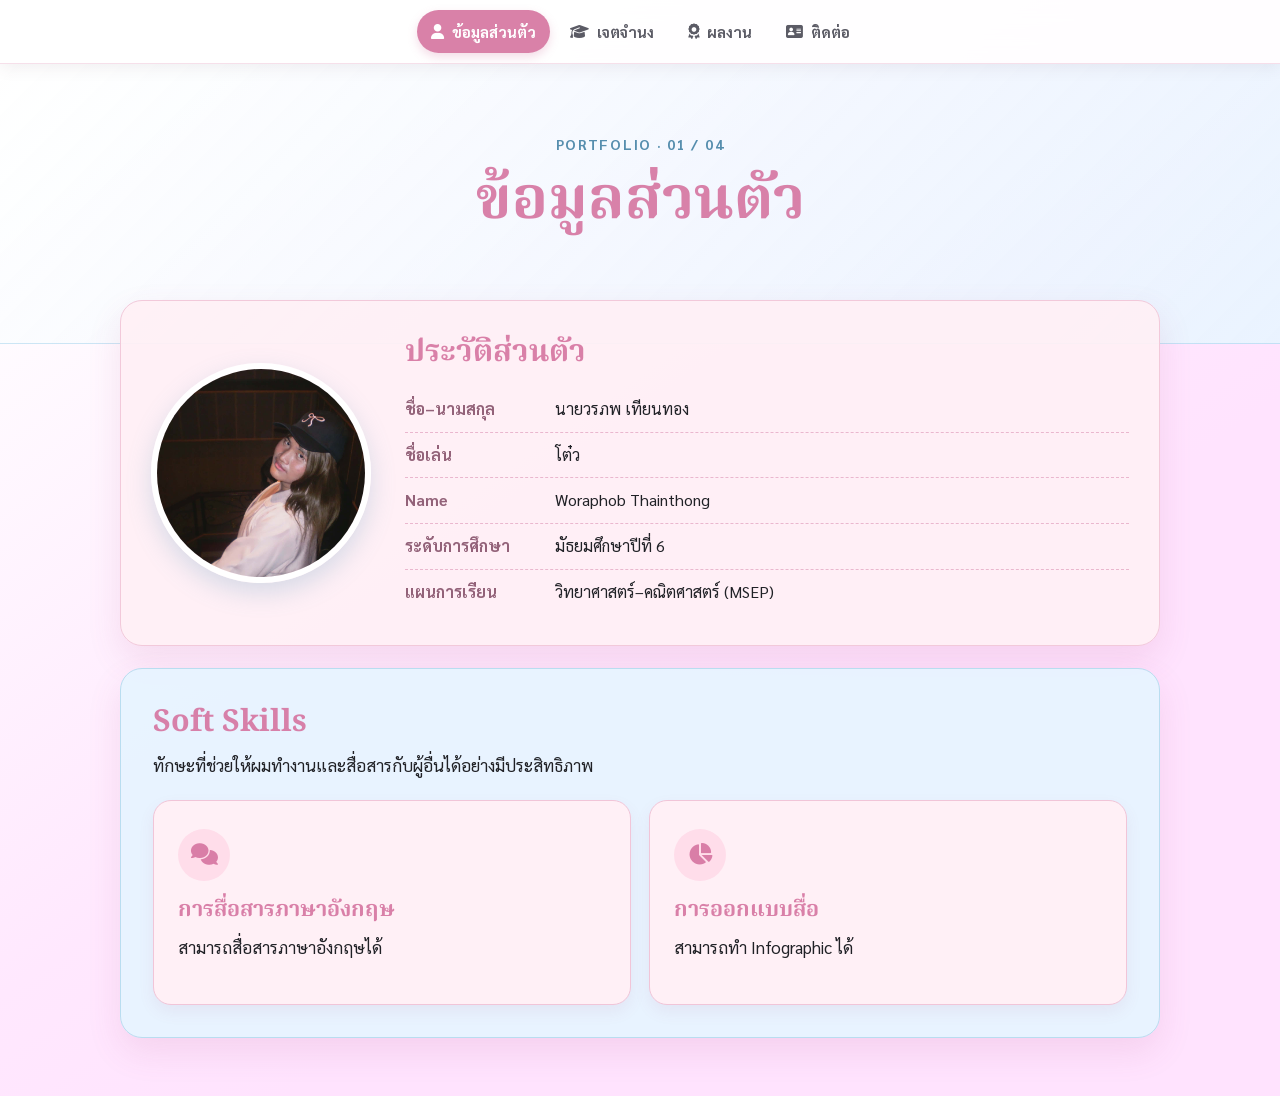
==== commit 29c2db3b: "Add files via upload" ====
--- a/index.html
+++ b/index.html
@@ -9,8 +9,14 @@
   <link rel="stylesheet" href="https://cdnjs.cloudflare.com/ajax/libs/font-awesome/6.5.1/css/all.min.css" />
 </head>
 <body>
+  <nav class="site-nav" aria-label="เมนูหลัก">
+    <a class="active" href="index.html" aria-current="page"><i class="fa-solid fa-user"></i><span>ข้อมูลส่วนตัว</span></a>
+    <a href="intent.html"><i class="fa-solid fa-graduation-cap"></i><span>เจตจำนง</span></a>
+    <a href="works.html"><i class="fa-solid fa-award"></i><span>ผลงาน</span></a>
+    <a href="contact.html"><i class="fa-solid fa-address-card"></i><span>ติดต่อ</span></a>
+  </nav>
   <header class="page-hero">
-    <p class="page-number">PORTFOLIO · 01 / 03</p>
+    <p class="page-number">PORTFOLIO · 01 / 04</p>
     <h1>ข้อมูลส่วนตัว</h1>
     <p class="hero-subtitle"></p>
   </header>
@@ -28,17 +34,24 @@
         </dl>
       </div>
     </section>
-    <section class="card contact-card">
-      <h2>ช่องทางการติดต่อ</h2>
-      <div class="contact-list">
-        <a class="contact-item" href="tel:0928857088"><i class="fa-solid fa-phone"></i><span><small>โทรศัพท์</small>092 885 7088</span></a>
-        <a class="contact-item" href="mailto:s34867@banbung.ac.th"><i class="fa-solid fa-envelope"></i><span><small>อีเมล</small>s34867@banbung.ac.th</span></a>
+    <section class="card skills-card">
+      <div class="section-heading">
+        <h2>Soft Skills</h2>
+        <p>ทักษะที่ช่วยให้ผมทำงานและสื่อสารกับผู้อื่นได้อย่างมีประสิทธิภาพ</p>
+      </div>
+      <div class="skills-grid">
+        <article class="skill-item">
+          <div class="skill-icon"><i class="fa-solid fa-comments"></i></div>
+          <h3>การสื่อสารภาษาอังกฤษ</h3>
+          <p>สามารถสื่อสารภาษาอังกฤษได้</p>
+        </article>
+        <article class="skill-item">
+          <div class="skill-icon"><i class="fa-solid fa-chart-pie"></i></div>
+          <h3>การออกแบบสื่อ</h3>
+          <p>สามารถทำ Infographic ได้</p>
+        </article>
       </div>
     </section>
-    <nav class="page-navigation" aria-label="การนำทางระหว่างหน้า">
-      <span class="nav-spacer" aria-hidden="true"></span>
-      <a class="nav-button next" href="intent.html">หน้าถัดไป <i class="fa-solid fa-arrow-right"></i></a>
-    </nav>
   </main>
 </body>
 </html>
--- a/style.css
+++ b/style.css
@@ -23,6 +23,35 @@
   line-height: 1.8;
   background: linear-gradient(145deg, #ffffff 10%, #ffe8fe 50%, #ffe3fe 65%);
 }
+
+.site-nav {
+  position: sticky;
+  top: 0;
+  z-index: 10;
+  display: flex;
+  justify-content: center;
+  gap: 6px;
+  padding: 10px 18px;
+  background: rgba(255, 255, 255, .88);
+  border-bottom: 1px solid rgba(213, 115, 159, .22);
+  box-shadow: 0 4px 15px rgba(91, 62, 78, .08);
+  backdrop-filter: blur(12px);
+}
+.site-nav a {
+  display: inline-flex;
+  align-items: center;
+  gap: 8px;
+  padding: 8px 14px;
+  border-radius: 999px;
+  color: #5b5b65;
+  font-size: .94rem;
+  font-weight: 700;
+  text-decoration: none;
+  transition: color .18s ease, background .18s ease, transform .18s ease;
+}
+.site-nav a:hover { color: #397e9f; background: #eaf7ff; transform: translateY(-1px); }
+.site-nav a.active { color: var(--white); background: var(--pink-dark); box-shadow: 0 4px 10px rgba(213, 115, 159, .25); }
+.site-nav a:focus-visible { outline: 3px solid #66b9e5; outline-offset: 2px; }
 
 .page-hero {
   padding: 68px 20px 94px;
@@ -55,11 +84,36 @@
 .info-list dd { color: var(--black); }
 
 .contact-card { background: rgba(231, 245, 255, .92); border-color: #b9ddf0; }
-.contact-list { display: grid; grid-template-columns: repeat(2, minmax(0, 1fr)); gap: 16px; margin-top: 14px; }
+.contact-list { display: grid; grid-template-columns: repeat(3, minmax(0, 1fr)); gap: 16px; margin-top: 14px; }
 .contact-item { display: flex; align-items: center; gap: 13px; padding: 16px; color: var(--black); text-decoration: none; background: rgba(255,255,255,.84); border-radius: 14px; transition: transform .18s ease, box-shadow .18s ease; }
 .contact-item:hover { transform: translateY(-3px); box-shadow: 0 8px 18px rgba(97, 154, 187, .16); }
 .contact-item i { display: grid; place-items: center; width: 40px; height: 40px; border-radius: 50%; color: #4b89aa; background: #d9effb; }
 .contact-item small { display: block; color: #5e7180; font-size: .8rem; }
+
+.skills-card { padding: 32px; background: rgba(231, 245, 255, .92); border-color: #b9ddf0; }
+.section-heading p { margin-top: 5px; }
+.skills-grid { display: grid; grid-template-columns: repeat(2, minmax(0, 1fr)); gap: 18px; margin-top: 20px; }
+.skill-item {
+  min-height: 205px;
+  padding: 28px 24px;
+  background: var(--pink-light);
+  border: 1px solid #f1c5d8;
+  border-radius: 18px;
+  box-shadow: 0 7px 16px rgba(169, 76, 120, .08);
+  transition: transform .22s ease, box-shadow .22s ease, border-color .22s ease;
+}
+.skill-item:nth-child(2) { background: var(--pink-light); border-color: #f1c5d8; }
+.skill-item:hover {
+  transform: translateY(-10px);
+  border-color: var(--pink-dark);
+  box-shadow: 0 18px 28px rgba(169, 76, 120, .18);
+}
+.skill-item:nth-child(2):hover { border-color: var(--pink-dark); box-shadow: 0 18px 28px rgba(169, 76, 120, .18); }
+.skill-icon { display: grid; place-items: center; width: 52px; height: 52px; margin-bottom: 14px; color: var(--pink-dark); font-size: 1.35rem; background: #ffddea; border-radius: 50%; }
+.skill-item:nth-child(2) .skill-icon { color: var(--pink-dark); background: #ffddea; }
+.skill-item h3 { font-family: "Noto Serif Thai", "TH Sarabun New", serif; color: var(--pink-dark); font-size: 1.35rem; line-height: 1.45; }
+.skill-item:nth-child(2) h3 { color: var(--pink-dark); }
+.skill-item p { margin-top: 6px; color: var(--black); }
 
 .statement-card { padding: 32px 34px; }
 .statement-card:nth-of-type(2) { background: rgba(231, 245, 255, .92); border-color: #b9ddf0; }
@@ -68,30 +122,34 @@
 
 .certificate-section { display: grid; grid-template-columns: repeat(3, minmax(0, 1fr)); gap: 22px; }
 .work-card { overflow: hidden; background: rgba(255, 240, 246, .94); }
-.work-card:nth-child(2) { background: rgba(231, 245, 255, .94); border-color: #b9ddf0; }
-.work-card img { display: block; width: 100%; height: 245px; object-fit: cover; background: var(--white); }
+.work-card:nth-child(2),
+.work-card:nth-child(5) { background: rgba(231, 245, 255, .94); border-color: #b9ddf0; }
+.certificate-image { position: relative; display: block; width: 100%; padding: 0; border: 0; color: var(--white); cursor: zoom-in; background: var(--white); overflow: hidden; }
+.certificate-image img { display: block; width: 100%; height: 245px; object-fit: cover; background: var(--white); transition: transform .25s ease, filter .25s ease; }
+.certificate-image span { position: absolute; inset: auto 0 0; padding: 10px; font-family: "Sarabun", Tahoma, sans-serif; font-size: .9rem; font-weight: 700; background: rgba(32, 33, 38, .72); opacity: 0; transform: translateY(100%); transition: transform .25s ease, opacity .25s ease; }
+.certificate-image:hover img, .certificate-image:focus-visible img { filter: brightness(.78); transform: scale(1.04); }
+.certificate-image:hover span, .certificate-image:focus-visible span { opacity: 1; transform: translateY(0); }
+.certificate-image:focus-visible { outline: 3px solid #4b9cc4; outline-offset: -3px; }
+.image-lightbox { width: min(94vw, 1100px); max-height: 92vh; padding: 18px; border: 0; border-radius: 18px; background: var(--white); box-shadow: 0 24px 70px rgba(0, 0, 0, .42); }
+.image-lightbox::backdrop { background: rgba(20, 21, 28, .8); backdrop-filter: blur(4px); }
+.lightbox-image { display: block; width: auto; max-width: 100%; max-height: calc(92vh - 78px); margin: 0 auto; object-fit: contain; }
+.lightbox-caption { margin-top: 8px; padding-right: 40px; color: var(--black); font-weight: 700; text-align: center; }
+.lightbox-close { position: fixed; top: 20px; right: 20px; display: grid; place-items: center; width: 44px; height: 44px; border: 0; border-radius: 50%; color: var(--white); cursor: pointer; background: rgba(32, 33, 38, .82); font-size: 1.3rem; }
+.lightbox-close:hover { background: var(--pink-dark); }
 .work-details { padding: 20px 20px 24px; }
 .work-details p { margin-top: 8px; }
 
-.page-navigation { display: flex; justify-content: space-between; align-items: center; gap: 12px; margin-top: 28px; }
-.nav-spacer { display: block; }
-.nav-button { display: inline-flex; align-items: center; justify-content: center; gap: 9px; min-width: 155px; padding: 12px 20px; border-radius: 999px; color: var(--pink-dark); font-weight: 700; text-decoration: none; background: var(--white); border: 1px solid #e9a8c3; box-shadow: 0 5px 14px rgba(169,76,120,.12); transition: transform .18s ease, background .18s ease; }
-.nav-button:hover { transform: translateY(-3px); background: #fce5ef; }
-.nav-button.next { color: var(--white); background: var(--pink-dark); border-color: var(--pink-dark); }
-.nav-button.next:hover { background: #923a66; }
-.nav-button.home { color: #397e9f; border-color: #8fc8e8; }
-
 @media (max-width: 760px) {
+  .site-nav { justify-content: flex-start; padding: 8px 10px; overflow-x: auto; }
+  .site-nav a { flex: 0 0 auto; padding: 7px 11px; font-size: .82rem; }
   .page-hero { padding: 52px 16px 74px; }
   .page-content { width: min(calc(100% - 22px), var(--max-width)); margin-top: -30px; margin-bottom: 38px; }
   .card { padding: 24px 20px; }
   .profile-card { grid-template-columns: 1fr; text-align: center; gap: 18px; }
   .profile-img { width: 165px; height: 165px; margin: auto; }
   .info-list div { grid-template-columns: 1fr; gap: 0; text-align: left; }
-  .contact-list, .certificate-section { grid-template-columns: 1fr; }
-  .work-card img { height: auto; max-height: 380px; }
-  .page-navigation { margin-top: 22px; }
-  .nav-button { min-width: 0; padding: 11px 14px; font-size: .93rem; }
+  .contact-list, .certificate-section, .skills-grid { grid-template-columns: 1fr; }
+  .certificate-image img { height: auto; max-height: 380px; }
 }
 
 @media (prefers-reduced-motion: reduce) { *, *::before, *::after { transition: none !important; scroll-behavior: auto !important; } }
